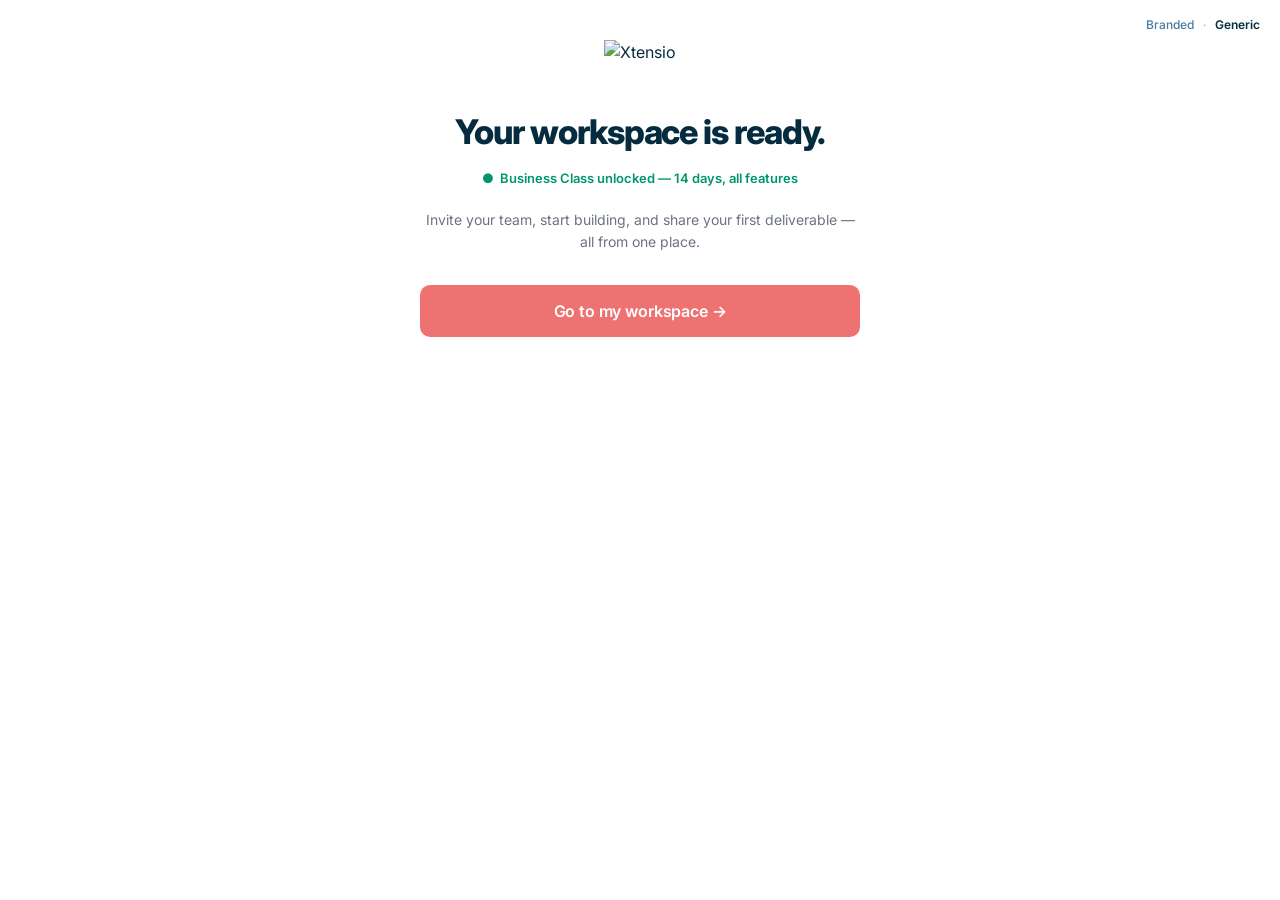
==== allset-generic.html @ 6783bd94 "Stats colored, allset toggle+fix, allset-generic, google setup cleanup, icon inventory" ====
<!DOCTYPE html>
<html lang="en">
<head>
  <meta charset="UTF-8">
  <meta name="viewport" content="width=device-width, initial-scale=1.0">
  <title>Xtensio — You're All Set</title>
  <link rel="preconnect" href="https://fonts.googleapis.com">
  <link rel="preconnect" href="https://fonts.gstatic.com" crossorigin>
  <link href="https://fonts.googleapis.com/css2?family=Inter:wght@400;500;600;700;800&display=swap" rel="stylesheet">
  <link rel="stylesheet" href="styles.css">
  <style>
    .allset-meta {
      font-size: 14px;
      color: var(--color-text-secondary);
      text-align: center;
      line-height: 1.6;
      margin-bottom: 32px;
    }
    .allset-meta strong { color: var(--color-navy); font-weight: 600; }
    .trial-pill {
      display: inline-flex;
      align-items: center;
      gap: 6px;
      color: #00956d;
      font-size: 13px;
      font-weight: 600;
      margin-bottom: 20px;
    }
  </style>
</head>
<body>
<div style="position: fixed; top: 16px; right: 20px; font-size: 12px; color: var(--color-text-faint); z-index: 100;">
  <a href="allset.html" class="link">Branded</a>
  <span style="margin: 0 6px;">·</span>
  <span style="font-weight: 600; color: var(--color-navy);">Generic</span>
</div>
<div class="page">
  <div class="page-inner" style="max-width: 440px; text-align: center;">

    <div class="logo-wrap" style="margin-bottom: 20px;">
      <img src="https://xtensio.com/wp-content/themes/Divi-child/images/xtensio.svg" alt="Xtensio" class="logo">
    </div>

    <h1 class="heading" style="margin-bottom: 14px;">Your workspace is ready.</h1>

    <div class="trial-pill">
      <span>●</span> Business Class unlocked — 14 days, all features
    </div>

    <p class="allset-meta">
      Invite your team, start building, and share your first deliverable — all from one place.
    </p>

    <a href="index.html" class="btn">Go to my workspace →</a>

  </div>
</div>
</body>
</html>
---- styles.css ----
/*
 * Xtensio ICP Signup Prototype — Shared Styles
 * Design sourced from app.xtensio.com + app.xtensio.tech reference screenshots.
 *
 * TOKEN MAPPING (matches app CSS variable names):
 *   --color-primary: #ee7271       ← .btn color in app CSS
 *   --color-navy:    #052b3e       ← body/heading color
 *   --color-blue:    #4c7ba0       ← focus/link color
 *   --border-radius: 6px           ← var(--border-radius) from app
 *   --color-border:  #d1d5db       ← clean input border
 *
 * FONT: Inter — switching from Proxima Nova across the app.
 */

/* ── Tokens ─────────────────────────────────────────────────────────────────── */
:root {
  --font: 'Inter', -apple-system, BlinkMacSystemFont, sans-serif;

  --color-primary:       #ee7271;
  --color-primary-hover: #e05e5d;
  --color-navy:          #052b3e;
  --color-blue:          #4c7ba0;
  --color-teal:          #76d5e5;
  --color-success:       #00bd9c;

  --color-bg:            #ffffff;
  --color-surface:       #ffffff;
  --color-border:        #d1d5db;
  --color-border-focus:  #ee7271;
  --color-text-secondary:#6b7280;
  --color-text-faint:    #9ca3af;

  --border-radius: 8px;
}

/* ── Reset ───────────────────────────────────────────────────────────────────── */
*, *::before, *::after { box-sizing: border-box; margin: 0; padding: 0; }

html { -webkit-font-smoothing: antialiased; -moz-osx-font-smoothing: grayscale; }

body {
  font-family: var(--font);
  color: var(--color-navy);
  background: #fff;
  font-size: 16px;
  line-height: 1.5;
}

/* ── Page shell ──────────────────────────────────────────────────────────────── */
.page {
  min-height: 100vh;
  display: flex;
  flex-direction: column;
  align-items: center;
  padding: 40px 24px 56px;
  position: relative;
}


.page-inner {
  width: 100%;
  max-width: 600px;
}

@media (max-width: 640px) {
  .page { padding: 32px 20px 48px; }
}

/* ── Logo ────────────────────────────────────────────────────────────────────── */
.logo-wrap {
  text-align: center;
  margin-bottom: 24px;
}

.logo {
  height: 52px;
  width: auto;
  display: inline-block;
}

/* ── Typography ──────────────────────────────────────────────────────────────── */
.heading {
  font-size: 34px;
  font-weight: 800;
  color: var(--color-navy);
  text-align: center;
  letter-spacing: -0.03em;
  line-height: 1.15;
  margin-bottom: 10px;
}

.subheading {
  font-size: 16px;
  color: #374151;
  text-align: center;
  margin-bottom: 32px;
  line-height: 1.65;
}

/* ── Form elements ───────────────────────────────────────────────────────────── */
.form-group { margin-bottom: 18px; }

.form-label {
  display: block;
  font-size: 14px;
  font-weight: 600;
  color: var(--color-navy);
  margin-bottom: 5px;
}

.form-helper {
  font-size: 13px;
  color: #4b5563;
  margin-bottom: 8px;
  line-height: 1.4;
}

.form-input {
  width: 100%;
  height: 52px;
  background: #fff;
  border: 1px solid var(--color-border);
  border-radius: var(--border-radius);
  padding: 0 16px;
  font-size: 16px;
  font-family: var(--font);
  color: var(--color-navy);
  transition: border-color 0.15s, box-shadow 0.15s;
}

.form-input:focus {
  outline: none;
  border-color: var(--color-border-focus);
  box-shadow: 0 0 0 3px rgba(238, 114, 113, 0.12);
}

.form-input::placeholder { color: var(--color-text-faint); }

/* URL slug group: unified input with inline domain suffix */
.slug-row {
  display: flex;
  align-items: center;
  border: 1px solid var(--color-border);
  border-radius: var(--border-radius);
  background: #fff;
  transition: border-color 0.15s, box-shadow 0.15s;
}

.slug-row:focus-within {
  border-color: var(--color-border-focus);
  box-shadow: 0 0 0 3px rgba(238, 114, 113, 0.12);
}

.slug-input {
  height: 52px;
  border: none;
  border-radius: var(--border-radius) 0 0 var(--border-radius);
  background: transparent;
  padding: 0 14px;
  font-size: 15px;
  font-family: var(--font);
  color: var(--color-navy);
  min-width: 0;
  flex: 1;
  outline: none;
}

.slug-suffix {
  height: 52px;
  background: transparent;
  border: none;
  border-left: 1px solid #eee;
  padding: 0 14px;
  display: flex;
  align-items: center;
  font-size: 14px;
  color: var(--color-text-faint);
  white-space: nowrap;
  flex-shrink: 0;
}

/* ── Buttons ─────────────────────────────────────────────────────────────────── */
.btn {
  display: flex;
  align-items: center;
  justify-content: center;
  gap: 8px;
  width: 100%;
  height: 52px;
  background: var(--color-primary);
  color: #fff;
  border: none;
  border-radius: 10px;
  font-size: 16px;
  font-family: var(--font);
  font-weight: 600;
  cursor: pointer;
  text-decoration: none;
  transition: background 0.15s, opacity 0.15s;
  letter-spacing: -0.01em;
}

.btn:hover { background: var(--color-primary-hover); }

.btn:disabled,
.btn[disabled] {
  opacity: 0.45;
  cursor: not-allowed;
  pointer-events: none;
}

.btn-ghost {
  background: transparent;
  color: var(--color-navy);
  border: 1px solid var(--color-border);
  font-weight: 500;
}

.btn-ghost:hover { background: #f9fafb; }

/* ── Divider ─────────────────────────────────────────────────────────────────── */
.divider {
  display: flex;
  align-items: center;
  gap: 12px;
  margin: 20px 0;
  color: var(--color-text-faint);
  font-size: 13px;
}

.divider::before,
.divider::after {
  content: '';
  flex: 1;
  height: 1px;
  background: var(--color-border);
}

/* ── Google button ───────────────────────────────────────────────────────────── */
.btn-google {
  display: flex;
  align-items: center;
  justify-content: center;
  gap: 10px;
  width: 100%;
  height: 52px;
  background: #fff;
  color: var(--color-navy);
  border: 1px solid var(--color-border);
  border-radius: var(--border-radius);
  font-size: 15px;
  font-family: var(--font);
  font-weight: 500;
  cursor: pointer;
  text-decoration: none;
  transition: background 0.15s, border-color 0.15s;
  letter-spacing: -0.01em;
}

.btn-google:hover { background: #f9fafb; border-color: #b0b7c0; }

.google-icon {
  width: 20px;
  height: 20px;
  flex-shrink: 0;
}

/* ── Progress indicator ──────────────────────────────────────────────────────── */
.progress-wrap {
  display: flex;
  justify-content: center;
  align-items: center;
  gap: 6px;
  margin-bottom: 16px;
}

.step-dot {
  width: 8px;
  height: 8px;
  border-radius: 50%;
  transition: all 0.2s;
}

.step-dot.done     { background: #9ca3af; }
.step-dot.active   { background: var(--color-navy); width: 20px; border-radius: 4px; }
.step-dot.upcoming { background: transparent; border: 1.5px solid #d1d5db; }

/* ── Survey cards ────────────────────────────────────────────────────────────── */
.survey-options { margin-bottom: 28px; }

.survey-option {
  display: flex;
  align-items: center;
  gap: 16px;
  padding: 16px 20px;
  border: 1.5px solid #dde2e8;
  border-radius: 12px;
  cursor: pointer;
  transition: border-color 0.15s, background 0.15s, box-shadow 0.15s;
  margin-bottom: 10px;
  background: #fff;
  user-select: none;
}

.survey-option:last-child { margin-bottom: 0; }
.survey-option:hover { border-color: var(--color-primary); box-shadow: 0 2px 12px rgba(238,114,113,0.1); }

.survey-option.selected {
  border-color: var(--color-primary);
  background: rgba(238, 114, 113, 0.04);
  box-shadow: 0 0 0 1px var(--color-primary);
}

/* Icon circle inside survey options */
.survey-icon {
  width: 42px;
  height: 42px;
  min-width: 42px;
  border-radius: 10px;
  display: flex;
  align-items: center;
  justify-content: center;
  font-size: 17px;
  flex-shrink: 0;
  transition: background 0.15s;
}

.survey-radio {
  width: 20px;
  height: 20px;
  border: 2px solid var(--color-border);
  border-radius: 50%;
  flex-shrink: 0;
  margin-left: auto;
  position: relative;
  transition: border-color 0.15s;
}

.survey-option.selected .survey-radio { border-color: var(--color-primary); }

.survey-option.selected .survey-radio::after {
  content: '';
  position: absolute;
  width: 10px;
  height: 10px;
  background: var(--color-primary);
  border-radius: 50%;
  top: 50%; left: 50%;
  transform: translate(-50%, -50%);
}

.survey-option-title {
  font-weight: 600;
  font-size: 15px;
  color: var(--color-navy);
  margin-bottom: 3px;
}

.survey-option-desc {
  font-size: 13px;
  color: var(--color-text-secondary);
  line-height: 1.4;
}

/* ── Unlock / feature list ───────────────────────────────────────────────────── */
.unlock-badge {
  display: inline-flex;
  align-items: center;
  gap: 8px;
  background: rgba(0, 189, 156, 0.1);
  border: 1px solid rgba(0, 189, 156, 0.25);
  color: #008f76;
  font-size: 13px;
  font-weight: 700;
  padding: 8px 18px;
  border-radius: 100px;
  letter-spacing: 0.01em;
}

.unlock-badge .check-icon {
  width: 16px; height: 16px;
  background: var(--color-success);
  border-radius: 50%;
  display: flex;
  align-items: center;
  justify-content: center;
  font-size: 9px;
  color: #fff;
  font-weight: 800;
}

.feature-list {
  list-style: none;
  margin-bottom: 28px;
}

.feature-list li {
  display: flex;
  align-items: flex-start;
  gap: 14px;
  padding: 10px 0;
  border-bottom: 1px solid #f0f2f5;
}

.feature-list li:last-child { border-bottom: none; }

.feat-icon {
  width: 34px;
  min-width: 34px;
  height: 34px;
  display: flex;
  align-items: center;
  justify-content: center;
  font-size: 18px;
  color: var(--color-success);
  flex-shrink: 0;
  margin-top: 1px;
}

.feat-text {
  font-size: 15px;
  color: var(--color-navy);
  line-height: 1.45;
}

.feat-text strong {
  font-weight: 700;
  display: block;
  margin-bottom: 2px;
}

/* ── Education / hint strip ──────────────────────────────────────────────────── */
.edu-strip {
  display: flex;
  align-items: flex-start;
  gap: 10px;
  padding: 12px 16px;
  background: #f0faf8;
  border-left: 3px solid var(--color-success);
  border-radius: 0 var(--border-radius) var(--border-radius) 0;
  margin-bottom: 24px;
  font-size: 13px;
  color: #065f46;
  line-height: 1.5;
}

/* ── Upload zone ─────────────────────────────────────────────────────────────── */
.upload-zone {
  border: 2px dashed var(--color-border);
  border-radius: var(--border-radius);
  padding: 28px 20px;
  text-align: center;
  cursor: pointer;
  transition: border-color 0.15s, background 0.15s;
}

.upload-zone:hover { border-color: var(--color-blue); background: #f9fafb; }

.upload-zone.has-content {
  border-style: solid;
  border-color: var(--color-success);
  background: #f0fdf9;
}

.upload-icon { font-size: 24px; margin-bottom: 8px; color: var(--color-text-faint); }
.upload-text { font-size: 14px; font-weight: 500; color: var(--color-navy); }
.upload-sub  { font-size: 12px; color: var(--color-text-secondary); margin-top: 3px; }

/* ── Color swatches ──────────────────────────────────────────────────────────── */
.color-row { display: flex; gap: 10px; flex-wrap: wrap; }

.color-chip {
  display: flex;
  align-items: center;
  gap: 10px;
  flex: 1;
  min-width: 140px;
  border: 1px solid var(--color-border);
  border-radius: var(--border-radius);
  overflow: hidden;
  cursor: pointer;
  transition: border-color 0.15s;
  background: #fff;
}

.color-chip:hover { border-color: var(--color-blue); }

.color-chip-swatch {
  width: 48px;
  height: 48px;
  flex-shrink: 0;
}

.color-chip-info { padding: 0 12px 0 0; }
.color-chip-label { font-size: 12px; color: var(--color-text-secondary); }
.color-chip-hex   { font-size: 13px; font-weight: 600; font-family: monospace; color: var(--color-navy); }

/* ── Fetch notice ────────────────────────────────────────────────────────────── */
.fetch-notice {
  display: flex;
  align-items: center;
  gap: 10px;
  padding: 12px 16px;
  background: rgba(0, 189, 156, 0.06);
  border: 1px solid rgba(0, 189, 156, 0.2);
  border-radius: var(--border-radius);
  margin-bottom: 20px;
  font-size: 13px;
  color: var(--color-navy);
}

/* ── Invite list ─────────────────────────────────────────────────────────────── */
.invite-row {
  display: flex;
  gap: 8px;
  margin-bottom: 10px;
}

.invite-row .form-input { flex: 1; }

.remove-btn {
  width: 52px;
  flex-shrink: 0;
  height: 52px;
  border: 1px solid var(--color-border);
  border-radius: var(--border-radius);
  background: #fff;
  color: var(--color-text-secondary);
  cursor: pointer;
  font-size: 18px;
  display: flex;
  align-items: center;
  justify-content: center;
  transition: border-color 0.15s, color 0.15s;
}

.remove-btn:hover { border-color: var(--color-primary); color: var(--color-primary); }

.add-link {
  background: none;
  border: none;
  font-family: var(--font);
  font-size: 14px;
  color: var(--color-blue);
  font-weight: 500;
  cursor: pointer;
  padding: 0;
  display: inline-flex;
  align-items: center;
  gap: 4px;
  margin-top: 4px;
}

.add-link:hover { text-decoration: underline; }

/* ── Tabs ────────────────────────────────────────────────────────────────────── */
.tabs {
  display: flex;
  border-bottom: 1px solid var(--color-border);
  margin-bottom: 24px;
}

.tab {
  padding: 10px 16px;
  font-size: 13px;
  font-weight: 500;
  color: var(--color-text-secondary);
  cursor: pointer;
  border-bottom: 2px solid transparent;
  margin-bottom: -1px;
  transition: color 0.15s;
  user-select: none;
}

.tab.active { color: var(--color-primary); border-bottom-color: var(--color-primary); font-weight: 600; }

/* ── Pricing page ────────────────────────────────────────────────────────────── */
.pricing-page {
  min-height: 100vh;
  background: #fff;
  padding: 64px 24px 96px;
  display: flex;
  flex-direction: column;
  align-items: center;
  position: relative;
}


.pricing-wrap { width: 100%; max-width: 1020px; }

.pricing-head { text-align: center; margin-bottom: 48px; }

/* Billing toggle */
.billing-toggle {
  display: inline-flex;
  align-items: center;
  gap: 14px;
  border: 1px solid var(--color-border);
  border-radius: 100px;
  padding: 4px 4px 4px 18px;
  background: #fff;
  cursor: pointer;
  user-select: none;
}

.toggle-lbl {
  font-size: 14px;
  font-weight: 500;
  color: var(--color-text-secondary);
  transition: color 0.15s;
}

.toggle-lbl.active { color: var(--color-navy); font-weight: 600; }

.toggle-pill {
  width: 52px; height: 28px;
  background: var(--color-primary);
  border-radius: 100px;
  position: relative;
  transition: background 0.2s;
  flex-shrink: 0;
}

.toggle-pill::after {
  content: '';
  position: absolute;
  width: 22px; height: 22px;
  background: #fff;
  border-radius: 50%;
  top: 3px; left: 3px;
  transition: transform 0.2s;
  box-shadow: 0 1px 3px rgba(0,0,0,0.2);
}

body.monthly .toggle-pill::after { transform: none; }
body.annual  .toggle-pill::after { transform: translateX(24px); }

.save-chip {
  background: rgba(0,189,156,0.12);
  color: var(--color-success);
  font-size: 12px;
  font-weight: 700;
  padding: 3px 10px;
  border-radius: 100px;
  display: inline-flex;
  align-items: center;
}

body.monthly .save-chip    { opacity: 0; }
body.annual  .billed-annual  { display: block !important; }
body.annual  .billed-monthly { display: none  !important; }
body.monthly .billed-annual  { display: none  !important; }
body.monthly .billed-monthly { display: block !important; }
body.annual  .price-annual   { display: block !important; }
body.annual  .price-monthly  { display: none  !important; }
body.monthly .price-annual   { display: none  !important; }
body.monthly .price-monthly  { display: block !important; }

/* Pricing grid */
.pricing-grid {
  display: grid;
  grid-template-columns: 1fr;
  gap: 16px;
}

@media (min-width: 600px)  { .pricing-grid { grid-template-columns: 1fr 1fr; } }
@media (min-width: 920px)  { .pricing-grid { grid-template-columns: repeat(4, 1fr); } }

.plan-card {
  background: #fff;
  border: 1px solid var(--color-border);
  border-radius: 12px;
  padding: 28px 22px;
  position: relative;
  display: flex;
  flex-direction: column;
}

.plan-card.featured {
  border-color: var(--color-primary);
  box-shadow: 0 0 0 1px var(--color-primary);
}

.featured-badge {
  position: absolute;
  top: -13px; left: 50%;
  transform: translateX(-50%);
  background: var(--color-primary);
  color: #fff;
  font-size: 11px;
  font-weight: 700;
  padding: 4px 14px;
  border-radius: 100px;
  white-space: nowrap;
  text-transform: uppercase;
  letter-spacing: 0.05em;
}

.plan-name {
  font-size: 13px;
  font-weight: 600;
  letter-spacing: -0.01em;
  color: var(--color-text-secondary);
  margin-bottom: 14px;
}

.plan-price { margin-bottom: 4px; }
.plan-price .amount { font-size: 38px; font-weight: 800; letter-spacing: -0.04em; line-height: 1; color: var(--color-navy); }
.plan-price .per    { font-size: 14px; color: var(--color-text-secondary); font-weight: 400; }

.plan-billed { font-size: 12px; color: var(--color-text-faint); margin-bottom: 18px; }

.plan-seats {
  font-size: 13px;
  font-weight: 600;
  color: var(--color-blue);
  padding-bottom: 16px;
  border-bottom: 1px solid #f0f0f0;
  margin-bottom: 16px;
}

.plan-features { list-style: none; flex: 1; margin-bottom: 24px; }
.plan-features li { display: flex; gap: 8px; font-size: 13px; color: var(--color-navy); padding: 5px 0; align-items: flex-start; line-height: 1.35; }
.plan-features .yes { color: var(--color-success); font-weight: 700; flex-shrink: 0; }
.plan-features .no  { color: #d1d5db; flex-shrink: 0; }
.plan-features li:has(.no) { color: var(--color-text-faint); }

.plan-cta { margin-top: auto; }

.all-includes {
  margin-top: 36px;
  text-align: center;
  padding: 28px;
  background: #fff;
  border: 1px solid var(--color-border);
  border-radius: var(--border-radius);
}

.includes-pills { display: flex; flex-wrap: wrap; gap: 6px; justify-content: center; margin-top: 16px; }

.includes-pill {
  background: transparent;
  border: 1px solid #e5e7eb;
  border-radius: 8px;
  padding: 6px 14px;
  font-size: 13px;
  color: #374151;
  font-weight: 500;
}

/* ── Day 14 block ────────────────────────────────────────────────────────────── */
.block-page {
  min-height: 100vh;
  background: #fff;
  display: flex;
  flex-direction: column;
  align-items: center;
  padding: 64px 24px 96px;
  position: relative;
}


.block-inner { width: 100%; max-width: 560px; }

@media (max-width: 560px) {
  .block-page { padding: 40px 20px 60px; }
}

.trial-stats {
  display: grid;
  grid-template-columns: repeat(3, 1fr);
  gap: 10px;
  margin-bottom: 24px;
}

.stat-box {
  padding: 12px 8px;
  text-align: center;
}

.stat-num   { font-size: 52px; font-weight: 800; color: var(--color-navy); letter-spacing: -0.06em; line-height: 1; }
.stat-label { font-size: 12px; color: var(--color-text-secondary); margin-top: 6px; font-weight: 500; }

.offer-strip {
  background: rgba(238, 114, 113, 0.07);
  border: 1px solid rgba(238, 114, 113, 0.2);
  border-radius: var(--border-radius);
  padding: 14px 18px;
  display: flex;
  gap: 12px;
  align-items: flex-start;
  margin-bottom: 24px;
  font-size: 14px;
  color: var(--color-navy);
  line-height: 1.5;
}

.offer-strip .icon { font-size: 18px; flex-shrink: 0; }
.offer-strip strong { color: var(--color-primary); }

/* Compact plan selector */
.plan-picker { display: grid; grid-template-columns: repeat(4, 1fr); gap: 8px; margin-bottom: 10px; }

@media (max-width: 500px) { .plan-picker { grid-template-columns: 1fr 1fr; } }

.plan-pick {
  background: #fff;
  border: 1.5px solid var(--color-border);
  border-radius: var(--border-radius);
  padding: 14px 10px;
  text-align: center;
  cursor: pointer;
  transition: border-color 0.15s, background 0.15s;
}

.plan-pick:hover {
  border-color: var(--color-blue);
  background: rgba(76,123,160,0.04);
}

.plan-pick.selected {
  border-color: var(--color-blue);
  background: rgba(76,123,160,0.06);
}

.plan-pick.featured { border-color: var(--color-primary); background: rgba(238,114,113,0.04); }

.pick-name  { font-size: 11px; font-weight: 700; text-transform: uppercase; letter-spacing: 0.06em; color: var(--color-text-secondary); margin-bottom: 5px; }
.pick-price { font-size: 22px; font-weight: 800; color: var(--color-navy); letter-spacing: -0.04em; line-height: 1; }
.pick-per   { font-size: 11px; color: var(--color-text-faint); }
.pick-rec   { font-size: 10px; font-weight: 700; color: var(--color-primary); text-transform: uppercase; margin-top: 4px; }

/* ── Free downgrade ──────────────────────────────────────────────────────────── */
.downgrade-grid {
  display: grid;
  grid-template-columns: 1fr 1fr;
  gap: 12px;
  margin-bottom: 28px;
}

@media (max-width: 500px) { .downgrade-grid { grid-template-columns: 1fr; } }

.dg-col {
  border-radius: var(--border-radius);
  padding: 18px 16px;
  background: #f9fafb;
}

.dg-col.keep { border-top: 3px solid var(--color-success); }
.dg-col.lose { border-top: 3px solid var(--color-primary); }

.dg-title {
  font-size: 12px;
  font-weight: 700;
  text-transform: uppercase;
  letter-spacing: 0.07em;
  margin-bottom: 14px;
}

.dg-col.keep .dg-title { color: var(--color-success); }
.dg-col.lose .dg-title { color: var(--color-primary); }

.dg-list { list-style: none; }
.dg-list li { display: flex; gap: 8px; font-size: 13px; color: var(--color-navy); padding: 5px 0; line-height: 1.35; }
.dg-check { color: var(--color-success); font-weight: 700; flex-shrink: 0; }
.dg-cross { color: var(--color-primary); font-weight: 700; flex-shrink: 0; }

/* ── Misc ────────────────────────────────────────────────────────────────────── */
.small-note {
  font-size: 13px;
  color: var(--color-text-secondary);
  text-align: center;
  margin-top: 16px;
  line-height: 1.5;
}

.small-note a { color: var(--color-blue); text-decoration: none; }
.small-note a:hover { text-decoration: underline; }

.skip-link {
  display: block;
  text-align: center;
  font-size: 14px;
  color: var(--color-text-secondary);
  text-decoration: none;
  margin-top: 16px;
  cursor: pointer;
}

.skip-link:hover { color: var(--color-navy); text-decoration: underline; }

.section-label {
  font-size: 11px;
  font-weight: 700;
  text-transform: uppercase;
  letter-spacing: 0.08em;
  color: var(--color-text-faint);
  margin-bottom: 10px;
}

.mb-6  { margin-bottom:  6px; }
.mb-12 { margin-bottom: 12px; }
.mb-20 { margin-bottom: 20px; }
.mb-28 { margin-bottom: 28px; }
.mt-4  { margin-top: 4px; }
.mt-8  { margin-top: 8px; }

.text-center { text-align: center; }
.link { color: var(--color-blue); text-decoration: none; font-weight: 500; }
.link:hover { text-decoration: underline; }

/* Brand swap — replaces Xtensio logo once workspace is set up */
.brand-swap {
  display: inline-flex;
  flex-direction: column;
  align-items: center;
  gap: 6px;
}

.bs-initial {
  width: 44px;
  height: 44px;
  background: #1a2b6d;
  border-radius: 10px;
  color: #fff;
  font-weight: 800;
  font-size: 20px;
  display: flex;
  align-items: center;
  justify-content: center;
}

.bs-name {
  font-size: 14px;
  font-weight: 600;
  color: var(--color-navy);
  letter-spacing: -0.01em;
}

/* Icon circle above confirm heading */
.screen-icon {
  width: 56px;
  height: 56px;
  border-radius: 14px;
  display: flex;
  align-items: center;
  justify-content: center;
  font-size: 22px;
  margin: 0 auto 20px;
}
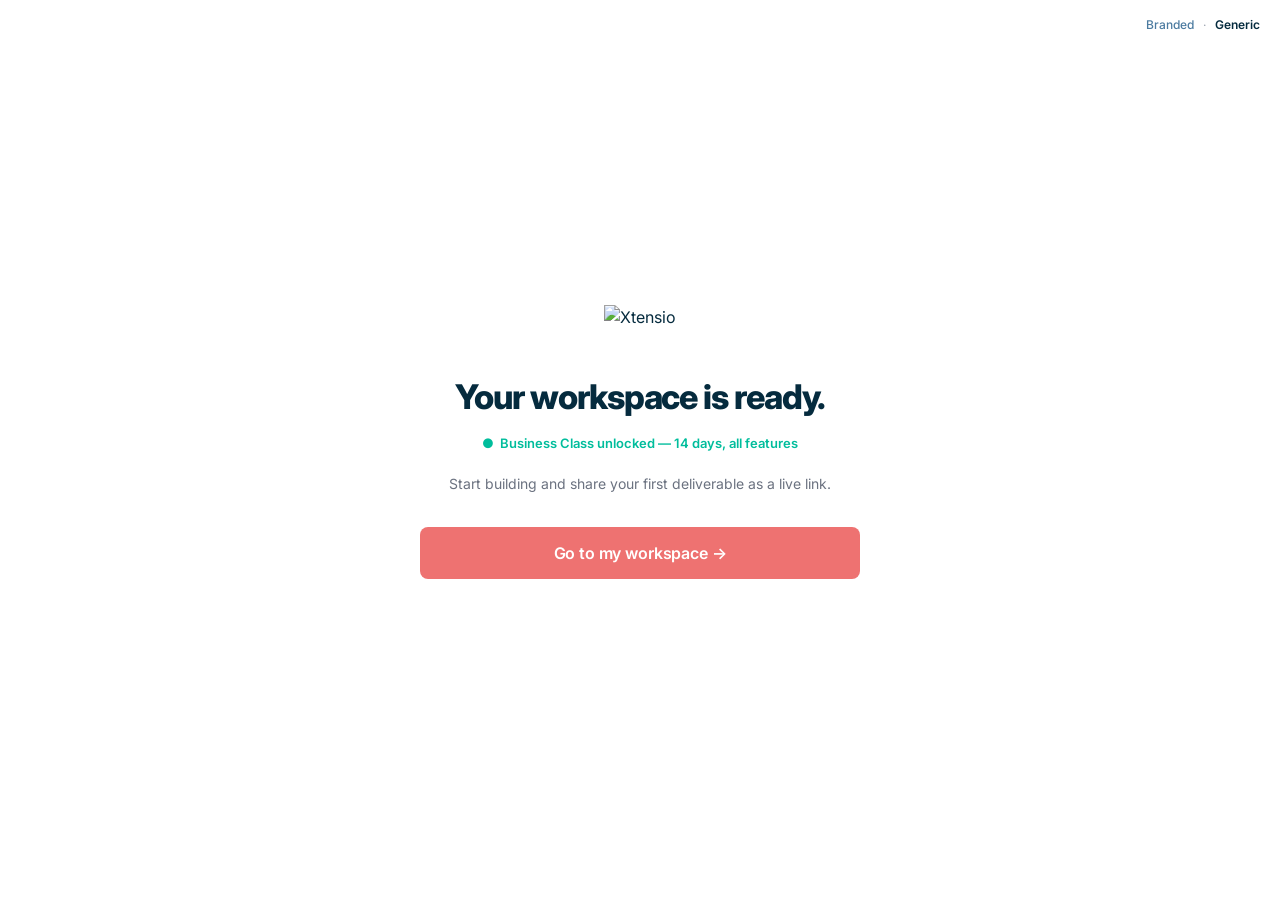
==== commit ad81e1dc: "Polish pass P1-P10: unified border-radius, subheading 15px, stat-num 40px, allset vertical center, t" ====
--- a/allset-generic.html
+++ b/allset-generic.html
@@ -21,7 +21,7 @@
       display: inline-flex;
       align-items: center;
       gap: 6px;
-      color: #00956d;
+      color: var(--color-success);
       font-size: 13px;
       font-weight: 600;
       margin-bottom: 20px;
@@ -34,7 +34,7 @@
   <span style="margin: 0 6px;">·</span>
   <span style="font-weight: 600; color: var(--color-navy);">Generic</span>
 </div>
-<div class="page">
+<div class="page" style="justify-content: center;">
   <div class="page-inner" style="max-width: 440px; text-align: center;">
 
     <div class="logo-wrap" style="margin-bottom: 20px;">
@@ -48,7 +48,7 @@
     </div>
 
     <p class="allset-meta">
-      Invite your team, start building, and share your first deliverable — all from one place.
+      Start building and share your first deliverable as a live link.
     </p>
 
     <a href="index.html" class="btn">Go to my workspace →</a>
--- a/styles.css
+++ b/styles.css
@@ -90,7 +90,7 @@
 }
 
 .subheading {
-  font-size: 16px;
+  font-size: 15px;
   color: #374151;
   text-align: center;
   margin-bottom: 32px;
@@ -190,7 +190,7 @@
   background: var(--color-primary);
   color: #fff;
   border: none;
-  border-radius: 10px;
+  border-radius: var(--border-radius);
   font-size: 16px;
   font-family: var(--font);
   font-weight: 600;
@@ -778,7 +778,7 @@
   text-align: center;
 }
 
-.stat-num   { font-size: 52px; font-weight: 800; color: var(--color-navy); letter-spacing: -0.06em; line-height: 1; }
+.stat-num   { font-size: 40px; font-weight: 800; color: var(--color-navy); letter-spacing: -0.06em; line-height: 1; }
 .stat-label { font-size: 12px; color: var(--color-text-secondary); margin-top: 6px; font-weight: 500; }
 
 .offer-strip {
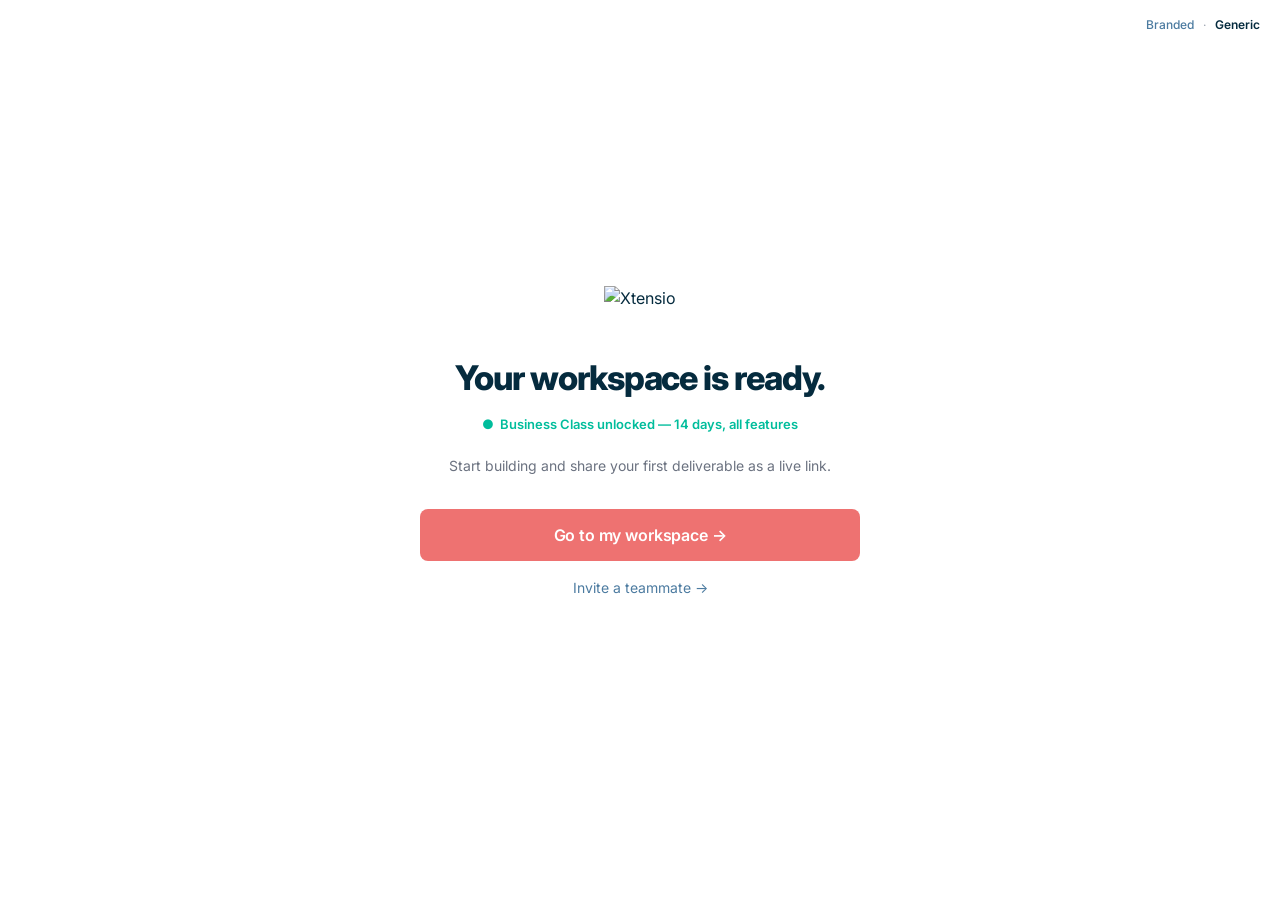
==== commit e66e7d62: "Polish pass, FIX BEFORE LAUNCH items, and font selector removal - setup-1.html: pre-populate "Acme D" ====
--- a/allset-generic.html
+++ b/allset-generic.html
@@ -52,6 +52,7 @@
     </p>
 
     <a href="index.html" class="btn">Go to my workspace →</a>
+    <a href="#" class="skip-link" style="color: var(--color-blue);">Invite a teammate →</a>
 
   </div>
 </div>
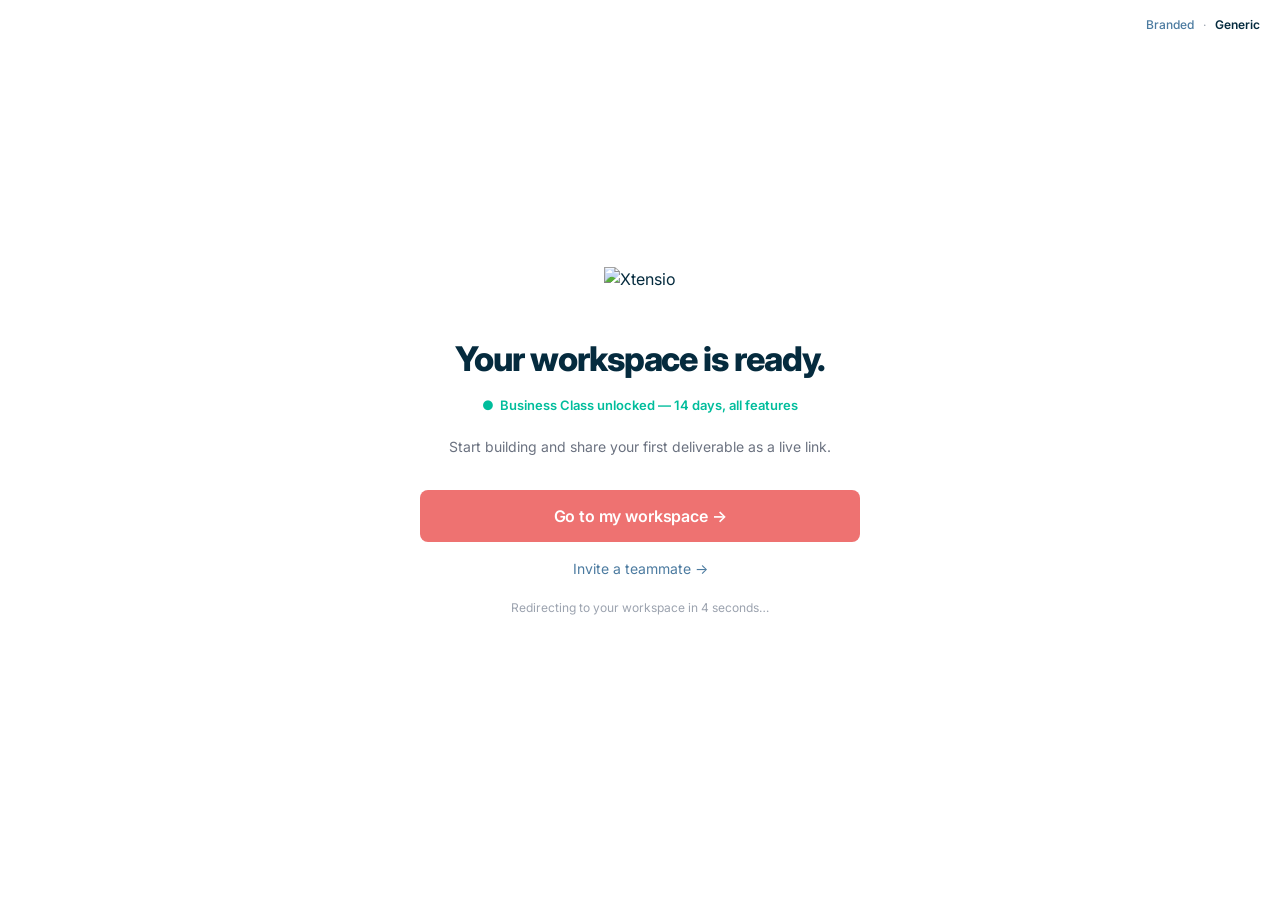
==== commit 796179e7: "Rename CTA to Finish setup; add 5s auto-redirect countdown on allset screens Co-Authored-By: Claude " ====
--- a/allset-generic.html
+++ b/allset-generic.html
@@ -51,10 +51,23 @@
       Start building and share your first deliverable as a live link.
     </p>
 
-    <a href="index.html" class="btn">Go to my workspace →</a>
+    <a href="index.html" class="btn" id="workspace-btn">Go to my workspace →</a>
     <a href="#" class="skip-link" style="color: var(--color-blue);">Invite a teammate →</a>
+
+    <p id="redirect-note" style="font-size: 12px; color: var(--color-text-faint); margin-top: 20px;">
+      Redirecting to your workspace in <span id="countdown">5</span> seconds…
+    </p>
 
   </div>
 </div>
+<script>
+  let n = 5;
+  const tick = setInterval(() => {
+    n--;
+    document.getElementById('countdown').textContent = n;
+    if (n <= 0) { clearInterval(tick); window.location.href = 'index.html'; }
+  }, 1000);
+  document.getElementById('workspace-btn').addEventListener('click', () => clearInterval(tick));
+</script>
 </body>
 </html>
